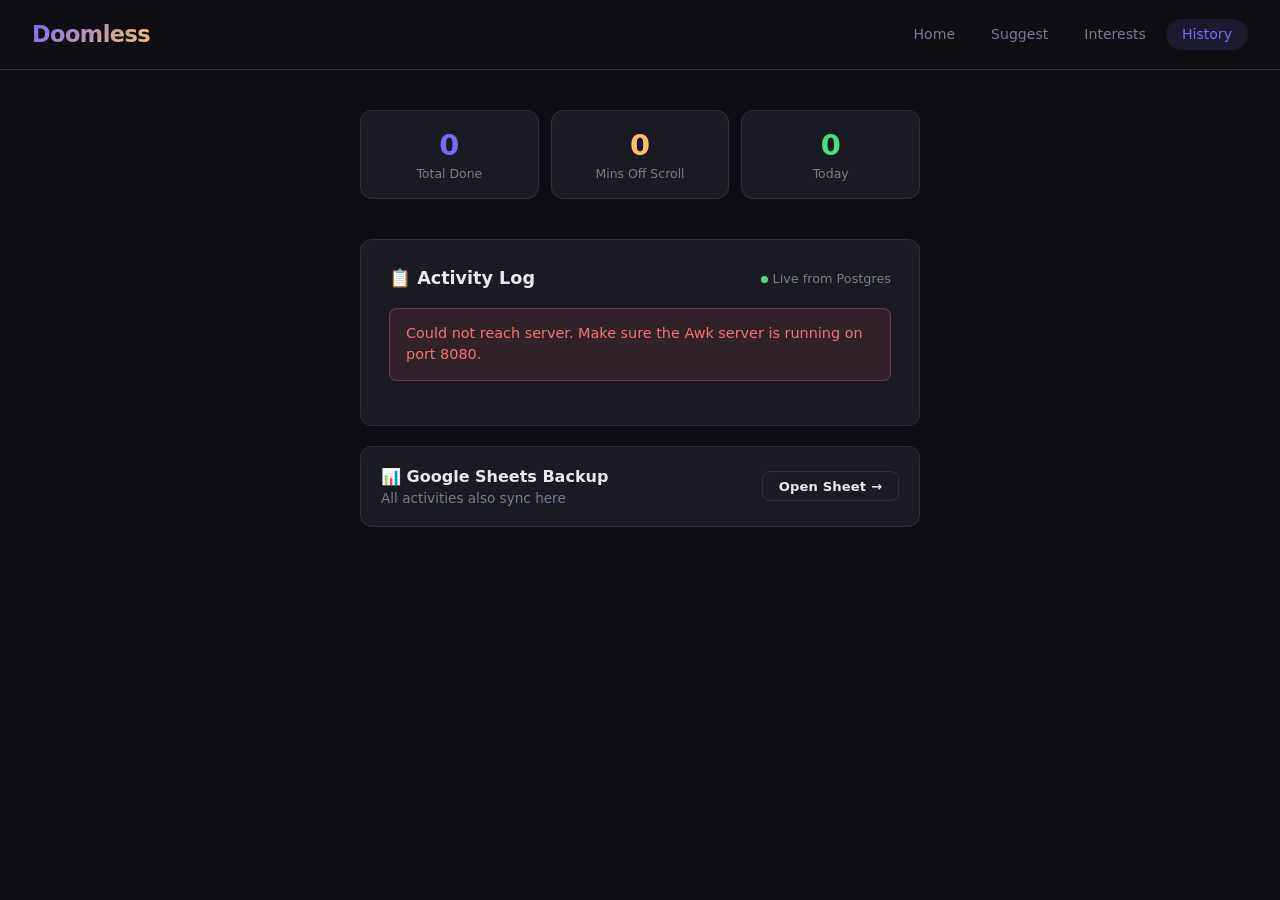
==== frontend/history.html @ 091f8046 "Add history.html for displaying activity log" ====
<!DOCTYPE html>
<html lang="en">
<head>
  <meta charset="UTF-8">
  <meta name="viewport" content="width=device-width, initial-scale=1.0">
  <title>History — Doomless</title>
  <link rel="stylesheet" href="style.css">
</head>
<body>

<header>
  <a href="index.html" class="logo">Doomless</a>
  <nav>
    <a href="index.html">Home</a>
    <a href="suggest.html">Suggest</a>
    <a href="interests.html">Interests</a>
    <a href="history.html" class="active">History</a>
  </nav>
</header>

<main>

  <!-- Stats bar -->
  <div style="display:grid;grid-template-columns:repeat(3,1fr);gap:0.75rem;margin-bottom:1.25rem">
    <div class="card" style="text-align:center;padding:1.1rem 0.5rem">
      <div style="font-size:1.8rem;font-weight:800;color:var(--accent)" id="stat-total">—</div>
      <div style="font-size:0.78rem;color:var(--muted);margin-top:0.2rem">Total Done</div>
    </div>
    <div class="card" style="text-align:center;padding:1.1rem 0.5rem">
      <div style="font-size:1.8rem;font-weight:800;color:var(--accent2)" id="stat-time">—</div>
      <div style="font-size:0.78rem;color:var(--muted);margin-top:0.2rem">Mins Off Scroll</div>
    </div>
    <div class="card" style="text-align:center;padding:1.1rem 0.5rem">
      <div style="font-size:1.8rem;font-weight:800;color:var(--success)" id="stat-today">—</div>
      <div style="font-size:0.78rem;color:var(--muted);margin-top:0.2rem">Today</div>
    </div>
  </div>

  <!-- History list -->
  <div class="card">
    <div class="card-title" style="justify-content:space-between">
      <span>📋 Activity Log</span>
      <span style="font-size:0.8rem;font-weight:400;color:var(--muted)">
        <span class="dot"></span>Live from Postgres
      </span>
    </div>

    <div id="history-list">
      <div class="empty-state">
        <div class="empty-icon">⏳</div>
        <p>Loading history…</p>
      </div>
    </div>

    <div id="load-error" style="display:none" class="alert alert-error">
      Could not reach server. Make sure the Awk server is running on port 8080.
    </div>
  </div>

  <!-- Google Sheets link -->
  <div class="card" style="padding:1.25rem">
    <div style="display:flex;align-items:center;justify-content:space-between">
      <div>
        <div style="font-weight:600;margin-bottom:0.25rem">📊 Google Sheets Backup</div>
        <div style="font-size:0.85rem;color:var(--muted)">All activities also sync here</div>
      </div>
      <a href="https://docs.google.com/spreadsheets/d/YOUR_SHEET_ID"
         target="_blank"
         class="btn btn-outline btn-sm"
         style="white-space:nowrap">
        Open Sheet →
      </a>
    </div>
  </div>

</main>

<script>
  const API = 'http://localhost:8080';

  function formatDate(iso) {
    const d = new Date(iso);
    const now = new Date();
    const isToday = d.toDateString() === now.toDateString();
    if (isToday) return 'Today ' + d.toLocaleTimeString([], { hour: '2-digit', minute: '2-digit' });
    return d.toLocaleDateString([], { month: 'short', day: 'numeric' }) + ' · ' +
           d.toLocaleTimeString([], { hour: '2-digit', minute: '2-digit' });
  }

  async function loadHistory() {
    try {
      const res = await fetch(`${API}/history?user_id=1`);
      const data = await res.json();
      const items = data.history || [];

      // Stats
      const totalTime = items.reduce((s, i) => s + (i.time_available || 0), 0);
      const todayItems = items.filter(i => new Date(i.logged_at).toDateString() === new Date().toDateString());
      document.getElementById('stat-total').textContent = items.length;
      document.getElementById('stat-time').textContent = totalTime;
      document.getElementById('stat-today').textContent = todayItems.length;

      // List
      const list = document.getElementById('history-list');
      if (items.length === 0) {
        list.innerHTML = `
          <div class="empty-state">
            <div class="empty-icon">🌱</div>
            <p>No activities yet.<br>
               <a href="suggest.html" style="color:var(--accent)">Get your first suggestion →</a>
            </p>
          </div>`;
        return;
      }

      list.innerHTML = `<div class="log-list">` + items.map(item => `
        <div class="log-item">
          <div class="log-text">${escapeHtml(item.suggestion)}</div>
          <div class="log-meta">
            <span class="tag time">⏱ ${item.time_available} min</span>
            ${(item.interests_used || []).map(t => `<span class="tag">${escapeHtml(t)}</span>`).join('')}
            <span class="meta-text">${formatDate(item.logged_at)}</span>
          </div>
        </div>
      `).join('') + `</div>`;

    } catch (err) {
      document.getElementById('history-list').innerHTML = '';
      document.getElementById('load-error').style.display = 'block';

      // Fallback: show stats as 0
      ['stat-total','stat-time','stat-today'].forEach(id => {
        document.getElementById(id).textContent = '0';
      });
    }
  }

  function escapeHtml(str) {
    return String(str)
      .replace(/&/g,'&amp;').replace(/</g,'&lt;')
      .replace(/>/g,'&gt;').replace(/"/g,'&quot;');
  }

  loadHistory();
</script>

</body>
</html>
---- frontend/style.css ----
/* ============================================
   Doomless — Shared Stylesheet
   ============================================ */

:root {
  --bg:       #0f0f13;
  --surface:  #1a1a22;
  --surface2: #22222e;
  --border:   #2e2e3e;
  --accent:   #7c6af7;
  --accent2:  #f7c26a;
  --text:     #e8e8f0;
  --muted:    #7a7a92;
  --success:  #4ade80;
  --danger:   #f87171;
  --radius:   12px;
  --font:     'Segoe UI', system-ui, -apple-system, sans-serif;
}

* { box-sizing: border-box; margin: 0; padding: 0; }

html { scroll-behavior: smooth; }

body {
  background: var(--bg);
  color: var(--text);
  font-family: var(--font);
  min-height: 100vh;
  padding-bottom: 5rem;
}

/* ---- HEADER ---- */
header {
  display: flex;
  align-items: center;
  justify-content: space-between;
  padding: 1.2rem 2rem;
  border-bottom: 1px solid var(--border);
  background: rgba(15,15,19,0.95);
  position: sticky;
  top: 0;
  z-index: 100;
  backdrop-filter: blur(8px);
}

.logo {
  font-size: 1.4rem;
  font-weight: 800;
  letter-spacing: -0.5px;
  background: linear-gradient(135deg, var(--accent), var(--accent2));
  -webkit-background-clip: text;
  -webkit-text-fill-color: transparent;
  background-clip: text;
  text-decoration: none;
}

nav {
  display: flex;
  gap: 0.25rem;
}

nav a {
  padding: 0.45rem 1rem;
  border-radius: 99px;
  color: var(--muted);
  text-decoration: none;
  font-size: 0.88rem;
  font-weight: 500;
  transition: all 0.15s;
}

nav a:hover {
  color: var(--text);
  background: var(--surface);
}

nav a.active {
  color: var(--accent);
  background: rgba(124,106,247,0.12);
}

/* ---- MAIN CONTAINER ---- */
main {
  max-width: 600px;
  margin: 0 auto;
  padding: 2.5rem 1.25rem;
}

/* ---- HERO (index only) ---- */
.hero {
  text-align: center;
  padding: 3rem 1rem 2.5rem;
}

.hero h1 {
  font-size: 3.2rem;
  font-weight: 900;
  letter-spacing: -2px;
  line-height: 1;
  background: linear-gradient(135deg, var(--accent) 30%, var(--accent2));
  -webkit-background-clip: text;
  -webkit-text-fill-color: transparent;
  background-clip: text;
  margin-bottom: 0.75rem;
}

.hero .tagline {
  font-size: 1.1rem;
  color: var(--muted);
  margin-bottom: 2rem;
  line-height: 1.6;
}

/* ---- CARD ---- */
.card {
  background: var(--surface);
  border: 1px solid var(--border);
  border-radius: var(--radius);
  padding: 1.75rem;
  margin-bottom: 1.25rem;
}

.card-title {
  font-size: 1.1rem;
  font-weight: 700;
  margin-bottom: 1.25rem;
  display: flex;
  align-items: center;
  gap: 0.5rem;
}

/* ---- FORM ---- */
.field {
  margin-bottom: 1.25rem;
}

label.field-label {
  display: block;
  font-size: 0.78rem;
  color: var(--muted);
  font-weight: 600;
  letter-spacing: 0.06em;
  text-transform: uppercase;
  margin-bottom: 0.5rem;
}

input[type="text"],
input[type="number"],
input[type="email"],
textarea,
select {
  width: 100%;
  background: var(--bg);
  border: 1px solid var(--border);
  border-radius: 8px;
  color: var(--text);
  font-size: 0.97rem;
  padding: 0.72rem 1rem;
  font-family: var(--font);
  outline: none;
  transition: border-color 0.15s, box-shadow 0.15s;
  -webkit-appearance: none;
}

input:focus,
textarea:focus,
select:focus {
  border-color: var(--accent);
  box-shadow: 0 0 0 3px rgba(124,106,247,0.15);
}

textarea { resize: vertical; min-height: 90px; line-height: 1.6; }

/* ---- TIME PILLS ---- */
.pill-row {
  display: flex;
  flex-wrap: wrap;
  gap: 0.5rem;
  margin-bottom: 0.75rem;
}

.pill {
  padding: 0.42rem 1rem;
  border-radius: 99px;
  border: 1px solid var(--border);
  background: transparent;
  color: var(--muted);
  font-size: 0.88rem;
  font-family: var(--font);
  cursor: pointer;
  transition: all 0.15s;
}

.pill:hover { border-color: var(--accent); color: var(--accent); }

.pill.active {
  border-color: var(--accent);
  background: rgba(124,106,247,0.15);
  color: var(--accent);
  font-weight: 600;
}

/* ---- INTERESTS GRID ---- */
.interests-grid {
  display: grid;
  grid-template-columns: 1fr 1fr;
  gap: 0.5rem;
}

.interest-item {
  display: flex;
  align-items: center;
  gap: 0.6rem;
  padding: 0.65rem 0.9rem;
  border: 1px solid var(--border);
  border-radius: 8px;
  cursor: pointer;
  font-size: 0.92rem;
  transition: all 0.15s;
  user-select: none;
}

.interest-item:hover { border-color: var(--accent); }

.interest-item input[type="checkbox"] {
  width: 16px; height: 16px;
  accent-color: var(--accent);
  cursor: pointer;
  flex-shrink: 0;
}

.interest-item.checked {
  border-color: var(--accent);
  background: rgba(124,106,247,0.08);
}

/* ---- BUTTONS ---- */
.btn {
  display: block;
  width: 100%;
  padding: 0.85rem 1.5rem;
  border-radius: 8px;
  border: none;
  font-size: 0.97rem;
  font-weight: 700;
  font-family: var(--font);
  cursor: pointer;
  text-align: center;
  text-decoration: none;
  transition: opacity 0.15s, transform 0.1s;
  letter-spacing: 0.01em;
}

.btn:active { transform: scale(0.98); }

.btn-primary  { background: var(--accent); color: #fff; }
.btn-primary:hover { opacity: 0.88; }

.btn-success  { background: var(--success); color: #0f0f13; }
.btn-success:hover { opacity: 0.88; }

.btn-outline  {
  background: transparent;
  border: 1px solid var(--border);
  color: var(--text);
}
.btn-outline:hover { border-color: var(--accent); color: var(--accent); }

.btn-surprise {
  background: linear-gradient(135deg, #f7826a, var(--accent2));
  color: #0f0f13;
}
.btn-surprise:hover { opacity: 0.88; }

.btn + .btn { margin-top: 0.65rem; }

.btn-sm {
  width: auto;
  display: inline-block;
  padding: 0.4rem 1rem;
  font-size: 0.82rem;
}

/* ---- SUGGESTION BOX ---- */
.suggestion-output {
  background: rgba(124,106,247,0.07);
  border: 1px solid rgba(124,106,247,0.25);
  border-radius: var(--radius);
  padding: 1.4rem 1.5rem;
  font-size: 1rem;
  line-height: 1.75;
  color: var(--text);
  min-height: 90px;
  margin: 1.25rem 0;
}

.suggestion-output.empty {
  color: var(--muted);
  font-style: italic;
}

/* ---- HISTORY / LOG ---- */
.log-list { display: flex; flex-direction: column; }

.log-item {
  padding: 1rem 0;
  border-bottom: 1px solid var(--border);
}

.log-item:last-child { border-bottom: none; }

.log-item .log-text {
  font-size: 0.95rem;
  line-height: 1.6;
  margin-bottom: 0.5rem;
}

.log-meta {
  display: flex;
  flex-wrap: wrap;
  gap: 0.5rem;
  align-items: center;
}

.tag {
  background: rgba(124,106,247,0.12);
  color: var(--accent);
  border-radius: 99px;
  padding: 0.18rem 0.65rem;
  font-size: 0.75rem;
  font-weight: 600;
}

.tag.time { background: rgba(247,194,106,0.12); color: var(--accent2); }

.meta-text {
  font-size: 0.78rem;
  color: var(--muted);
}

/* ---- EMPTY STATE ---- */
.empty-state {
  text-align: center;
  padding: 3rem 1rem;
  color: var(--muted);
}

.empty-state .empty-icon { font-size: 2.5rem; margin-bottom: 0.75rem; }
.empty-state p { font-size: 0.95rem; line-height: 1.6; }

/* ---- DIVIDER ---- */
hr {
  border: none;
  border-top: 1px solid var(--border);
  margin: 1.5rem 0;
}

/* ---- STATUS DOT ---- */
.dot {
  display: inline-block;
  width: 7px; height: 7px;
  border-radius: 50%;
  background: var(--success);
  animation: blink 2s infinite;
  margin-right: 5px;
}

@keyframes blink {
  0%, 100% { opacity: 1; }
  50% { opacity: 0.3; }
}

/* ---- ALERT ---- */
.alert {
  padding: 0.85rem 1rem;
  border-radius: 8px;
  font-size: 0.9rem;
  margin-bottom: 1rem;
  line-height: 1.5;
}

.alert-success { background: rgba(74,222,128,0.1); border: 1px solid rgba(74,222,128,0.3); color: var(--success); }
.alert-error   { background: rgba(248,113,113,0.1); border: 1px solid rgba(248,113,113,0.3); color: var(--danger); }

/* ---- RESPONSIVE ---- */
@media (max-width: 480px) {
  header { padding: 1rem; }
  nav a { padding: 0.4rem 0.65rem; font-size: 0.82rem; }
  .hero h1 { font-size: 2.4rem; }
  .interests-grid { grid-template-columns: 1fr; }
  main { padding: 1.5rem 1rem; }
}
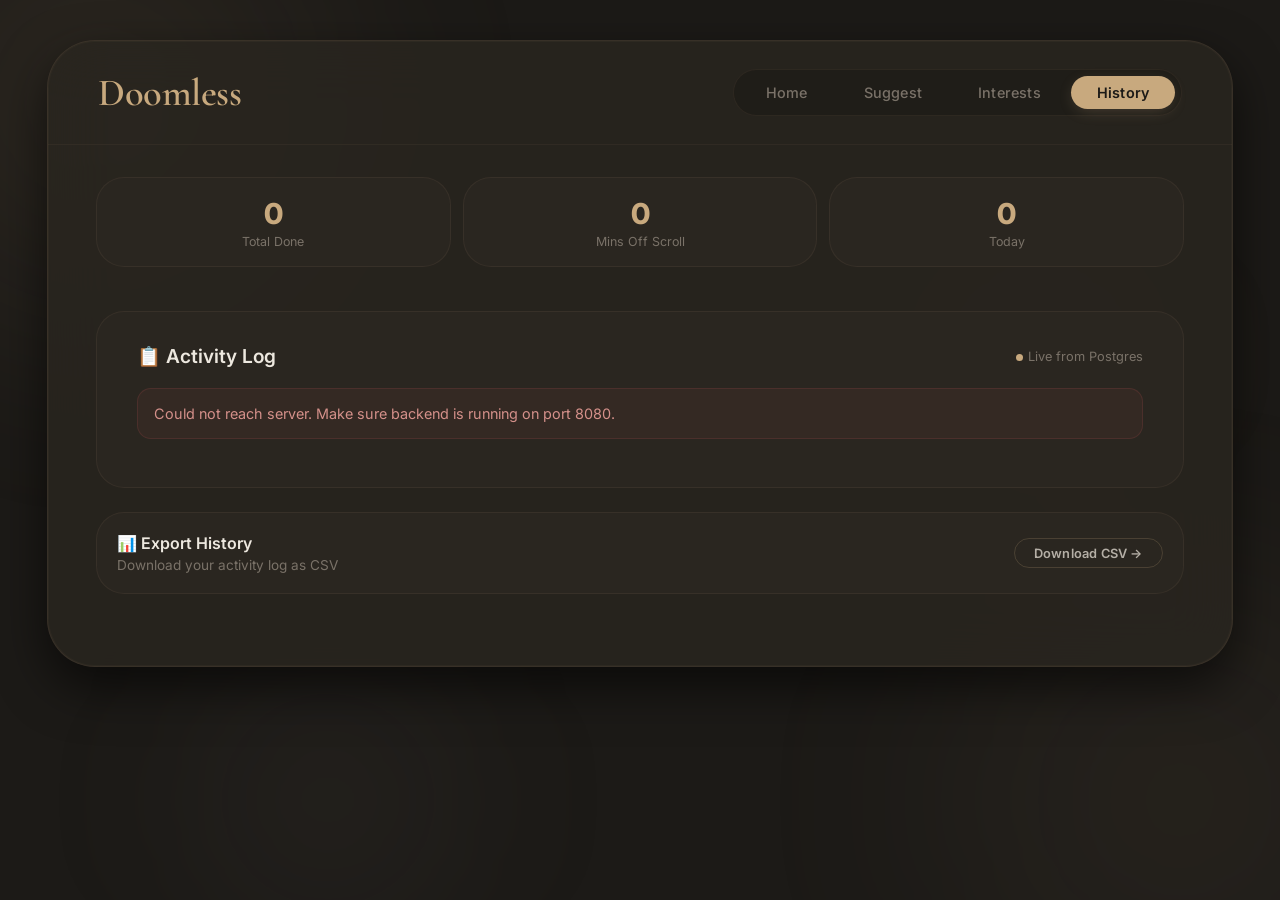
==== commit 93ab3224: "fix history layout and update styles" ====
--- a/frontend/history.html
+++ b/frontend/history.html
@@ -4,85 +4,90 @@
   <meta charset="UTF-8">
   <meta name="viewport" content="width=device-width, initial-scale=1.0">
   <title>History — Doomless</title>
+  <link rel="preconnect" href="https://fonts.googleapis.com" />
+  <link rel="preconnect" href="https://fonts.gstatic.com" crossorigin />
+  <link href="https://fonts.googleapis.com/css2?family=Cormorant+Garamond:wght@500;600;700&family=Inter:wght@300;400;500;600&display=swap" rel="stylesheet" />
   <link rel="stylesheet" href="style.css">
 </head>
 <body>
 
-<header>
-  <a href="index.html" class="logo">Doomless</a>
-  <nav>
-    <a href="index.html">Home</a>
-    <a href="suggest.html">Suggest</a>
-    <a href="interests.html">Interests</a>
-    <a href="history.html" class="active">History</a>
-  </nav>
-</header>
+<div class="orb-1"></div>
+<div class="orb-2"></div>
 
-<main>
+<div class="app-wrapper">
+  <header>
+    <a href="index.html" class="logo">Doomless</a>
+    <nav>
+      <a href="index.html">Home</a>
+      <a href="suggest.html">Suggest</a>
+      <a href="interests.html">Interests</a>
+      <a href="history.html" class="active">History</a>
+    </nav>
+  </header>
 
-  <!-- Stats bar -->
-  <div style="display:grid;grid-template-columns:repeat(3,1fr);gap:0.75rem;margin-bottom:1.25rem">
-    <div class="card" style="text-align:center;padding:1.1rem 0.5rem">
-      <div style="font-size:1.8rem;font-weight:800;color:var(--accent)" id="stat-total">—</div>
-      <div style="font-size:0.78rem;color:var(--muted);margin-top:0.2rem">Total Done</div>
-    </div>
-    <div class="card" style="text-align:center;padding:1.1rem 0.5rem">
-      <div style="font-size:1.8rem;font-weight:800;color:var(--accent2)" id="stat-time">—</div>
-      <div style="font-size:0.78rem;color:var(--muted);margin-top:0.2rem">Mins Off Scroll</div>
-    </div>
-    <div class="card" style="text-align:center;padding:1.1rem 0.5rem">
-      <div style="font-size:1.8rem;font-weight:800;color:var(--success)" id="stat-today">—</div>
-      <div style="font-size:0.78rem;color:var(--muted);margin-top:0.2rem">Today</div>
-    </div>
-  </div>
+  <main>
 
-  <!-- History list -->
-  <div class="card">
-    <div class="card-title" style="justify-content:space-between">
-      <span>📋 Activity Log</span>
-      <span style="font-size:0.8rem;font-weight:400;color:var(--muted)">
-        <span class="dot"></span>Live from Postgres
-      </span>
-    </div>
-
-    <div id="history-list">
-      <div class="empty-state">
-        <div class="empty-icon">⏳</div>
-        <p>Loading history…</p>
+    <!-- Stats bar -->
+    <div style="display:grid;grid-template-columns:repeat(3,1fr);gap:0.75rem;margin-bottom:1.25rem">
+      <div class="card" style="text-align:center;padding:1.1rem 0.5rem">
+        <div style="font-size:1.8rem;font-weight:800;color:var(--accent)" id="stat-total">—</div>
+        <div style="font-size:0.78rem;color:var(--muted);margin-top:0.2rem">Total Done</div>
+      </div>
+      <div class="card" style="text-align:center;padding:1.1rem 0.5rem">
+        <div style="font-size:1.8rem;font-weight:800;color:var(--accent)" id="stat-time">—</div>
+        <div style="font-size:0.78rem;color:var(--muted);margin-top:0.2rem">Mins Off Scroll</div>
+      </div>
+      <div class="card" style="text-align:center;padding:1.1rem 0.5rem">
+        <div style="font-size:1.8rem;font-weight:800;color:var(--accent)" id="stat-today">—</div>
+        <div style="font-size:0.78rem;color:var(--muted);margin-top:0.2rem">Today</div>
       </div>
     </div>
 
-    <div id="load-error" style="display:none" class="alert alert-error">
-      Could not reach server. Make sure the Awk server is running on port 8080.
+    <!-- History list -->
+    <div class="card">
+      <div class="card-title" style="justify-content:space-between">
+        <span>📋 Activity Log</span>
+        <span style="font-size:0.8rem;font-weight:400;color:var(--muted)">
+          <span class="dot"></span>Live from Postgres
+        </span>
+      </div>
+
+      <div id="history-list">
+        <div class="empty-state">
+          <p>⏳ Loading history…</p>
+        </div>
+      </div>
+
+      <div id="load-error" style="display:none" class="alert alert-error">
+        Could not reach server. Make sure backend is running on port 8080.
+      </div>
     </div>
-  </div>
 
-  <!-- Google Sheets link -->
-  <div class="card" style="padding:1.25rem">
-    <div style="display:flex;align-items:center;justify-content:space-between">
-      <div>
-        <div style="font-weight:600;margin-bottom:0.25rem">📊 Google Sheets Backup</div>
-        <div style="font-size:0.85rem;color:var(--muted)">All activities also sync here</div>
+    <!-- Export + Sheets -->
+    <div class="card" style="padding:1.25rem">
+      <div class="flex-between">
+        <div>
+          <div style="font-weight:600;margin-bottom:0.25rem;color:var(--text)">📊 Export History</div>
+          <div style="font-size:0.85rem;color:var(--muted)">Download your activity log as CSV</div>
+        </div>
+        <button onclick="exportCSV()" class="btn btn-outline btn-sm" style="white-space:nowrap">
+          Download CSV →
+        </button>
       </div>
-      <a href="https://docs.google.com/spreadsheets/d/YOUR_SHEET_ID"
-         target="_blank"
-         class="btn btn-outline btn-sm"
-         style="white-space:nowrap">
-        Open Sheet →
-      </a>
     </div>
-  </div>
 
-</main>
+  </main>
+</div>
 
 <script>
   const API = 'http://localhost:8080';
+  let allItems = [];
 
   function formatDate(iso) {
     const d = new Date(iso);
     const now = new Date();
     const isToday = d.toDateString() === now.toDateString();
-    if (isToday) return 'Today ' + d.toLocaleTimeString([], { hour: '2-digit', minute: '2-digit' });
+    if (isToday) return 'Today · ' + d.toLocaleTimeString([], { hour: '2-digit', minute: '2-digit' });
     return d.toLocaleDateString([], { month: 'short', day: 'numeric' }) + ' · ' +
            d.toLocaleTimeString([], { hour: '2-digit', minute: '2-digit' });
   }
@@ -91,29 +96,26 @@
     try {
       const res = await fetch(`${API}/history?user_id=1`);
       const data = await res.json();
-      const items = data.history || [];
+      allItems = data.history || [];
 
-      // Stats
-      const totalTime = items.reduce((s, i) => s + (i.time_available || 0), 0);
-      const todayItems = items.filter(i => new Date(i.logged_at).toDateString() === new Date().toDateString());
-      document.getElementById('stat-total').textContent = items.length;
+      const totalTime = allItems.reduce((s, i) => s + (i.time_available || 0), 0);
+      const todayItems = allItems.filter(i => new Date(i.logged_at).toDateString() === new Date().toDateString());
+      document.getElementById('stat-total').textContent = allItems.length;
       document.getElementById('stat-time').textContent = totalTime;
       document.getElementById('stat-today').textContent = todayItems.length;
 
-      // List
       const list = document.getElementById('history-list');
-      if (items.length === 0) {
+      if (allItems.length === 0) {
         list.innerHTML = `
           <div class="empty-state">
-            <div class="empty-icon">🌱</div>
-            <p>No activities yet.<br>
+            <p>🌱 No activities yet.<br>
                <a href="suggest.html" style="color:var(--accent)">Get your first suggestion →</a>
             </p>
           </div>`;
         return;
       }
 
-      list.innerHTML = `<div class="log-list">` + items.map(item => `
+      list.innerHTML = `<div class="log-list">` + allItems.map(item => `
         <div class="log-item">
           <div class="log-text">${escapeHtml(item.suggestion)}</div>
           <div class="log-meta">
@@ -127,12 +129,26 @@
     } catch (err) {
       document.getElementById('history-list').innerHTML = '';
       document.getElementById('load-error').style.display = 'block';
-
-      // Fallback: show stats as 0
       ['stat-total','stat-time','stat-today'].forEach(id => {
         document.getElementById(id).textContent = '0';
       });
     }
+  }
+
+  function exportCSV() {
+    if (!allItems.length) { alert('No history to export yet.'); return; }
+    const rows = [['Activity', 'Time (min)', 'Date']];
+    allItems.forEach(i => rows.push([
+      `"${i.suggestion.replace(/"/g, '""')}"`,
+      i.time_available,
+      i.logged_at
+    ]));
+    const csv = rows.map(r => r.join(',')).join('\n');
+    const blob = new Blob([csv], { type: 'text/csv' });
+    const a = document.createElement('a');
+    a.href = URL.createObjectURL(blob);
+    a.download = 'doomless_history.csv';
+    a.click();
   }
 
   function escapeHtml(str) {
@@ -145,4 +161,4 @@
 </script>
 
 </body>
-</html>
+</html>
--- a/frontend/style.css
+++ b/frontend/style.css
@@ -1,32 +1,112 @@
 /* ============================================
-   Doomless — Shared Stylesheet
+   DOOMLESS — WARM EARTH / AMBER GLOW
+   #1C1A17 · #2A2620 · #C8A97E · #7A7268 · #EDE8DF
    ============================================ */
 
 :root {
-  --bg:       #0f0f13;
-  --surface:  #1a1a22;
-  --surface2: #22222e;
-  --border:   #2e2e3e;
-  --accent:   #7c6af7;
-  --accent2:  #f7c26a;
-  --text:     #e8e8f0;
-  --muted:    #7a7a92;
-  --success:  #4ade80;
-  --danger:   #f87171;
-  --radius:   12px;
-  --font:     'Segoe UI', system-ui, -apple-system, sans-serif;
-}
-
-* { box-sizing: border-box; margin: 0; padding: 0; }
+  --bg: #1C1A17;
+  --surface: #2A2620;
+  --surface2: #232019;
+  --border: rgba(200, 169, 126, 0.12);
+  --accent: #C8A97E;
+  --accent-hover: #d4b88e;
+  --muted: #7A7268;
+  --text: #EDE8DF;
+  --text-dim: #B5AFA6;
+  --radius: 32px;
+  --shadow: 0 20px 50px rgba(0, 0, 0, 0.6);
+  --font: "Inter", sans-serif;
+}
+
+* {
+  box-sizing: border-box;
+  margin: 0;
+  padding: 0;
+}
 
 html { scroll-behavior: smooth; }
 
 body {
-  background: var(--bg);
-  color: var(--text);
+  background: #1C1A17;
+  min-height: 100vh;
   font-family: var(--font);
-  min-height: 100vh;
-  padding-bottom: 5rem;
+  overflow-x: hidden;
+  position: relative;
+  display: flex;
+  justify-content: center;
+  align-items: flex-start;
+  padding: 0 1rem;
+  color: var(--text);
+}
+
+/* ---- Warm ambient orbs ---- */
+body::before {
+  content: "";
+  position: fixed;
+  width: 700px;
+  height: 700px;
+  left: -250px;
+  top: -250px;
+  background: radial-gradient(circle, rgba(200, 169, 126, 0.1), transparent 70%);
+  border-radius: 50%;
+  filter: blur(80px);
+  z-index: 0;
+  pointer-events: none;
+}
+
+body::after {
+  content: "";
+  position: fixed;
+  width: 700px;
+  height: 700px;
+  right: -250px;
+  bottom: -250px;
+  background: radial-gradient(circle, rgba(200, 169, 126, 0.07), transparent 70%);
+  border-radius: 50%;
+  filter: blur(80px);
+  z-index: 0;
+  pointer-events: none;
+}
+
+.orb-1 {
+  position: fixed;
+  width: 400px;
+  height: 400px;
+  left: 10%;
+  bottom: -100px;
+  background: radial-gradient(circle, rgba(122, 114, 104, 0.1), transparent 70%);
+  border-radius: 50%;
+  filter: blur(70px);
+  z-index: 0;
+  pointer-events: none;
+}
+
+.orb-2 {
+  position: fixed;
+  width: 350px;
+  height: 350px;
+  right: 5%;
+  top: 20%;
+  background: radial-gradient(circle, rgba(200, 169, 126, 0.06), transparent 70%);
+  border-radius: 50%;
+  filter: blur(70px);
+  z-index: 0;
+  pointer-events: none;
+}
+
+/* ---- MAIN WRAPPER ---- */
+.app-wrapper {
+  width: min(1300px, 95%);
+  margin: 40px auto;
+  background: rgba(42, 38, 32, 0.8);
+  backdrop-filter: blur(30px);
+  -webkit-backdrop-filter: blur(30px);
+  border: 1px solid rgba(200, 169, 126, 0.1);
+  border-radius: 48px;
+  box-shadow: var(--shadow), 0 0 0 1px rgba(200, 169, 126, 0.04) inset;
+  overflow: hidden;
+  position: relative;
+  z-index: 1;
 }
 
 /* ---- HEADER ---- */
@@ -34,359 +114,636 @@
   display: flex;
   align-items: center;
   justify-content: space-between;
-  padding: 1.2rem 2rem;
-  border-bottom: 1px solid var(--border);
-  background: rgba(15,15,19,0.95);
-  position: sticky;
-  top: 0;
-  z-index: 100;
-  backdrop-filter: blur(8px);
+  padding: 28px 50px;
+  background: transparent;
+  border-bottom: 1px solid rgba(200, 169, 126, 0.06);
+  flex-wrap: wrap;
+  gap: 1rem;
+  position: relative;
+  z-index: 2;
 }
 
 .logo {
-  font-size: 1.4rem;
-  font-weight: 800;
+  font-family: "Cormorant Garamond", serif;
+  font-size: 2.4rem;
+  font-weight: 600;
+  color: var(--accent);
+  text-decoration: none;
   letter-spacing: -0.5px;
-  background: linear-gradient(135deg, var(--accent), var(--accent2));
-  -webkit-background-clip: text;
-  -webkit-text-fill-color: transparent;
-  background-clip: text;
+  cursor: pointer;
+  display: flex;
+  align-items: center;
+  gap: 0.3rem;
+}
+
+nav {
+  display: flex;
+  gap: 0.3rem;
+  background: rgba(28, 26, 23, 0.6);
+  padding: 6px;
+  border-radius: 60px;
+  border: 1px solid rgba(200, 169, 126, 0.08);
+  flex-wrap: wrap;
+  justify-content: center;
+}
+
+nav a {
+  padding: 0.5rem 1.6rem;
+  border-radius: 40px;
+  color: var(--muted);
   text-decoration: none;
-}
-
-nav {
-  display: flex;
-  gap: 0.25rem;
-}
-
-nav a {
-  padding: 0.45rem 1rem;
-  border-radius: 99px;
-  color: var(--muted);
-  text-decoration: none;
-  font-size: 0.88rem;
+  font-size: 0.9rem;
   font-weight: 500;
-  transition: all 0.15s;
+  transition: all 0.2s ease;
+  cursor: pointer;
+  letter-spacing: 0.2px;
 }
 
 nav a:hover {
   color: var(--text);
-  background: var(--surface);
+  background: rgba(200, 169, 126, 0.08);
 }
 
 nav a.active {
-  color: var(--accent);
-  background: rgba(124,106,247,0.12);
-}
-
-/* ---- MAIN CONTAINER ---- */
+  background: var(--accent);
+  color: #1C1A17;
+  font-weight: 600;
+  box-shadow: 0 4px 16px -4px rgba(200, 169, 126, 0.3);
+}
+
+/* ---- MAIN CONTENT AREA ---- */
 main {
-  max-width: 600px;
-  margin: 0 auto;
-  padding: 2.5rem 1.25rem;
-}
-
-/* ---- HERO (index only) ---- */
+  padding: 2rem 3rem 3rem;
+  position: relative;
+  z-index: 2;
+}
+
+/* ---- HERO ---- */
 .hero {
-  text-align: center;
-  padding: 3rem 1rem 2.5rem;
+  display: grid;
+  grid-template-columns: 1fr 1fr;
+  align-items: center;
+  min-height: 480px;
+  padding: 30px 20px 50px;
+  gap: 2rem;
+}
+
+.hero-content {
+  display: flex;
+  flex-direction: column;
+  justify-content: center;
 }
 
 .hero h1 {
-  font-size: 3.2rem;
-  font-weight: 900;
+  font-family: "Cormorant Garamond", serif;
+  font-size: 5.8rem;
+  font-weight: 700;
+  color: var(--accent);
+  margin-bottom: 12px;
+  line-height: 1;
   letter-spacing: -2px;
-  line-height: 1;
-  background: linear-gradient(135deg, var(--accent) 30%, var(--accent2));
-  -webkit-background-clip: text;
-  -webkit-text-fill-color: transparent;
-  background-clip: text;
-  margin-bottom: 0.75rem;
 }
 
 .hero .tagline {
-  font-size: 1.1rem;
-  color: var(--muted);
-  margin-bottom: 2rem;
-  line-height: 1.6;
-}
-
-/* ---- CARD ---- */
+  color: var(--text-dim);
+  font-size: 1.15rem;
+  max-width: 420px;
+  line-height: 1.7;
+  font-weight: 400;
+}
+
+.hero .tagline i {
+  color: var(--accent);
+  font-style: normal;
+}
+
+/* ---- Phone Mockup ---- */
+.phone-ui {
+  width: 340px;
+  height: 540px;
+  margin: auto;
+  border-radius: 44px;
+  background: linear-gradient(180deg, rgba(200, 169, 126, 0.07), rgba(200, 169, 126, 0.02));
+  border: 1px solid rgba(200, 169, 126, 0.1);
+  position: relative;
+  box-shadow: 0 20px 60px rgba(0, 0, 0, 0.4);
+  flex-shrink: 0;
+}
+
+/* ---- Bubbles ---- */
+.bubble {
+  width: 120px;
+  height: 120px;
+  border-radius: 50%;
+  background: rgba(42, 38, 32, 0.9);
+  border: 1px solid rgba(200, 169, 126, 0.15);
+  display: flex;
+  flex-direction: column;
+  align-items: center;
+  justify-content: center;
+  position: absolute;
+  box-shadow: 0 15px 40px rgba(0, 0, 0, 0.3);
+  transition: transform 0.3s ease, box-shadow 0.3s ease;
+  cursor: pointer;
+  font-size: 2rem;
+  animation: float 6s ease-in-out infinite;
+  color: var(--text);
+}
+
+.bubble:hover {
+  transform: translateY(-12px) scale(1.02);
+  border-color: rgba(200, 169, 126, 0.35);
+  box-shadow: 0 25px 55px rgba(0, 0, 0, 0.4);
+}
+
+.bubble span {
+  font-size: 0.75rem;
+  margin-top: 6px;
+  color: var(--muted);
+  font-weight: 500;
+  letter-spacing: 0.3px;
+}
+
+.bubble1 { top: 35px; right: 35px; animation-delay: 0s; }
+.bubble2 { top: 175px; left: 30px; animation-delay: 1.5s; }
+.bubble3 { bottom: 115px; left: 60px; animation-delay: 3s; }
+.bubble4 { bottom: 30px; right: 35px; animation-delay: 0.8s; }
+
+@keyframes float {
+  0%, 100% { transform: translateY(0px); }
+  50% { transform: translateY(-12px); }
+}
+
+/* ---- CARDS ---- */
 .card {
   background: var(--surface);
-  border: 1px solid var(--border);
-  border-radius: var(--radius);
-  padding: 1.75rem;
+  border: 1px solid rgba(200, 169, 126, 0.08);
+  border-radius: 28px;
+  padding: 2rem 2.5rem;
+  margin-bottom: 1.5rem;
+  width: 100%;
+  position: relative;
+  z-index: 2;
+}
+
+.card-title {
+  font-size: 1.2rem;
+  font-weight: 600;
   margin-bottom: 1.25rem;
-}
-
-.card-title {
-  font-size: 1.1rem;
-  font-weight: 700;
-  margin-bottom: 1.25rem;
   display: flex;
   align-items: center;
   gap: 0.5rem;
-}
-
-/* ---- FORM ---- */
-.field {
-  margin-bottom: 1.25rem;
-}
-
-label.field-label {
-  display: block;
-  font-size: 0.78rem;
-  color: var(--muted);
-  font-weight: 600;
-  letter-spacing: 0.06em;
-  text-transform: uppercase;
-  margin-bottom: 0.5rem;
-}
-
-input[type="text"],
-input[type="number"],
-input[type="email"],
-textarea,
-select {
-  width: 100%;
-  background: var(--bg);
-  border: 1px solid var(--border);
-  border-radius: 8px;
-  color: var(--text);
-  font-size: 0.97rem;
-  padding: 0.72rem 1rem;
-  font-family: var(--font);
-  outline: none;
-  transition: border-color 0.15s, box-shadow 0.15s;
-  -webkit-appearance: none;
-}
-
-input:focus,
-textarea:focus,
-select:focus {
-  border-color: var(--accent);
-  box-shadow: 0 0 0 3px rgba(124,106,247,0.15);
-}
-
-textarea { resize: vertical; min-height: 90px; line-height: 1.6; }
-
-/* ---- TIME PILLS ---- */
-.pill-row {
-  display: flex;
-  flex-wrap: wrap;
-  gap: 0.5rem;
-  margin-bottom: 0.75rem;
-}
-
-.pill {
-  padding: 0.42rem 1rem;
-  border-radius: 99px;
-  border: 1px solid var(--border);
-  background: transparent;
-  color: var(--muted);
-  font-size: 0.88rem;
-  font-family: var(--font);
-  cursor: pointer;
-  transition: all 0.15s;
-}
-
-.pill:hover { border-color: var(--accent); color: var(--accent); }
-
-.pill.active {
-  border-color: var(--accent);
-  background: rgba(124,106,247,0.15);
-  color: var(--accent);
-  font-weight: 600;
-}
-
-/* ---- INTERESTS GRID ---- */
-.interests-grid {
+  color: var(--text);
+}
+
+.card-title i {
+  color: var(--accent);
+  font-style: normal;
+}
+
+/* ---- QUICK ACTIONS ---- */
+.quick-actions {
   display: grid;
   grid-template-columns: 1fr 1fr;
-  gap: 0.5rem;
-}
-
-.interest-item {
-  display: flex;
-  align-items: center;
-  gap: 0.6rem;
-  padding: 0.65rem 0.9rem;
-  border: 1px solid var(--border);
-  border-radius: 8px;
-  cursor: pointer;
-  font-size: 0.92rem;
-  transition: all 0.15s;
-  user-select: none;
-}
-
-.interest-item:hover { border-color: var(--accent); }
-
-.interest-item input[type="checkbox"] {
-  width: 16px; height: 16px;
-  accent-color: var(--accent);
-  cursor: pointer;
-  flex-shrink: 0;
-}
-
-.interest-item.checked {
-  border-color: var(--accent);
-  background: rgba(124,106,247,0.08);
-}
+  gap: 0.75rem;
+}
+
+.quick-actions .btn-full { grid-column: 1 / -1; }
 
 /* ---- BUTTONS ---- */
 .btn {
-  display: block;
-  width: 100%;
-  padding: 0.85rem 1.5rem;
-  border-radius: 8px;
+  display: inline-flex;
+  align-items: center;
+  justify-content: center;
+  gap: 0.5rem;
+  padding: 0.85rem 1.8rem;
+  border-radius: 999px;
   border: none;
-  font-size: 0.97rem;
-  font-weight: 700;
+  font-size: 0.95rem;
+  font-weight: 600;
   font-family: var(--font);
   cursor: pointer;
   text-align: center;
   text-decoration: none;
-  transition: opacity 0.15s, transform 0.1s;
-  letter-spacing: 0.01em;
-}
-
-.btn:active { transform: scale(0.98); }
-
-.btn-primary  { background: var(--accent); color: #fff; }
-.btn-primary:hover { opacity: 0.88; }
-
-.btn-success  { background: var(--success); color: #0f0f13; }
-.btn-success:hover { opacity: 0.88; }
-
-.btn-outline  {
+  transition: all 0.2s ease;
+  letter-spacing: 0.2px;
+  width: 100%;
+}
+
+.btn:active { transform: scale(0.97); }
+
+.btn-primary {
+  background: var(--accent);
+  color: #1C1A17;
+  box-shadow: 0 4px 20px -6px rgba(200, 169, 126, 0.4);
+}
+.btn-primary:hover {
+  background: var(--accent-hover);
+  box-shadow: 0 8px 30px -6px rgba(200, 169, 126, 0.5);
+  transform: translateY(-2px);
+}
+
+.btn-success {
+  background: #6b7c5e;
+  color: #EDE8DF;
+  border: none;
+}
+.btn-success:hover { opacity: 0.85; transform: translateY(-2px); }
+
+.btn-outline {
   background: transparent;
-  border: 1px solid var(--border);
-  color: var(--text);
-}
-.btn-outline:hover { border-color: var(--accent); color: var(--accent); }
+  border: 1px solid rgba(200, 169, 126, 0.2);
+  color: var(--text-dim);
+}
+.btn-outline:hover {
+  border-color: var(--accent);
+  color: var(--accent);
+  background: rgba(200, 169, 126, 0.06);
+}
 
 .btn-surprise {
-  background: linear-gradient(135deg, #f7826a, var(--accent2));
-  color: #0f0f13;
-}
-.btn-surprise:hover { opacity: 0.88; }
-
-.btn + .btn { margin-top: 0.65rem; }
+  background: #2A2620;
+  border: 1px solid rgba(200, 169, 126, 0.25);
+  color: var(--accent);
+}
+.btn-surprise:hover {
+  background: rgba(200, 169, 126, 0.1);
+  transform: translateY(-2px);
+}
 
 .btn-sm {
   width: auto;
   display: inline-block;
-  padding: 0.4rem 1rem;
-  font-size: 0.82rem;
-}
-
-/* ---- SUGGESTION BOX ---- */
-.suggestion-output {
-  background: rgba(124,106,247,0.07);
-  border: 1px solid rgba(124,106,247,0.25);
-  border-radius: var(--radius);
-  padding: 1.4rem 1.5rem;
-  font-size: 1rem;
-  line-height: 1.75;
-  color: var(--text);
-  min-height: 90px;
-  margin: 1.25rem 0;
-}
-
-.suggestion-output.empty {
-  color: var(--muted);
-  font-style: italic;
-}
-
-/* ---- HISTORY / LOG ---- */
-.log-list { display: flex; flex-direction: column; }
-
-.log-item {
-  padding: 1rem 0;
-  border-bottom: 1px solid var(--border);
-}
-
-.log-item:last-child { border-bottom: none; }
-
-.log-item .log-text {
+  padding: 0.4rem 1.2rem;
+  font-size: 0.8rem;
+}
+
+/* ---- STEPS ---- */
+.steps {
+  display: grid;
+  grid-template-columns: 1fr 1fr;
+  gap: 1.2rem;
+}
+
+.step {
+  display: flex;
+  align-items: flex-start;
+  gap: 1rem;
+  padding: 0.9rem;
+  background: var(--surface2);
+  border-radius: 20px;
+  border: 1px solid rgba(200, 169, 126, 0.06);
+}
+
+.step-number {
+  flex-shrink: 0;
+  width: 36px;
+  height: 36px;
+  border-radius: 50%;
+  background: var(--accent);
+  color: #1C1A17;
+  display: flex;
+  align-items: center;
+  justify-content: center;
+  font-weight: 700;
+  font-size: 0.9rem;
+}
+
+.step strong {
+  display: block;
+  margin-bottom: 0.2rem;
+  color: var(--text);
   font-size: 0.95rem;
-  line-height: 1.6;
-  margin-bottom: 0.5rem;
-}
-
-.log-meta {
+  font-weight: 600;
+}
+
+.step p {
+  color: var(--muted);
+  font-size: 0.85rem;
+  line-height: 1.5;
+  margin: 0;
+}
+
+/* ---- STATS ---- */
+.stats-grid {
+  display: grid;
+  grid-template-columns: repeat(3, 1fr);
+  gap: 1rem;
+  text-align: center;
+}
+
+.stat-item {
+  padding: 1.5rem 0.5rem;
+  background: var(--surface2);
+  border-radius: 20px;
+  border: 1px solid rgba(200, 169, 126, 0.06);
+}
+
+.stat-number {
+  font-size: 2.8rem;
+  font-weight: 700;
+  color: var(--accent);
+  line-height: 1.2;
+  font-family: "Cormorant Garamond", serif;
+}
+
+.stat-item:nth-child(2) .stat-number { color: var(--text-dim); }
+.stat-item:nth-child(3) .stat-number { color: #a89070; }
+
+.stat-label {
+  font-size: 0.7rem;
+  color: var(--muted);
+  margin-top: 0.2rem;
+  text-transform: uppercase;
+  letter-spacing: 0.06em;
+  font-weight: 500;
+}
+
+/* ---- FORM FIELDS ---- */
+.field { margin-bottom: 1.25rem; }
+
+.field-label {
+  display: block;
+  font-size: 0.8rem;
+  font-weight: 500;
+  color: var(--muted);
+  margin-bottom: 0.6rem;
+  text-transform: uppercase;
+  letter-spacing: 0.08em;
+}
+
+input[type="text"],
+input[type="number"],
+textarea {
+  width: 100%;
+  background: var(--surface2);
+  border: 1px solid rgba(200, 169, 126, 0.12);
+  border-radius: 12px;
+  padding: 0.75rem 1rem;
+  color: var(--text);
+  font-family: var(--font);
+  font-size: 0.95rem;
+  outline: none;
+  transition: border-color 0.2s;
+}
+
+input[type="text"]:focus,
+input[type="number"]:focus,
+textarea:focus {
+  border-color: rgba(200, 169, 126, 0.35);
+}
+
+input[type="text"]::placeholder,
+input[type="number"]::placeholder,
+textarea::placeholder {
+  color: rgba(122, 114, 104, 0.6);
+}
+
+/* ---- PILL ROW ---- */
+.pill-row {
   display: flex;
   flex-wrap: wrap;
   gap: 0.5rem;
+  margin-bottom: 0.75rem;
+}
+
+.pill {
+  background: var(--surface2);
+  border: 1px solid rgba(200, 169, 126, 0.1);
+  color: var(--muted);
+  padding: 0.4rem 1rem;
+  border-radius: 999px;
+  font-size: 0.85rem;
+  font-family: var(--font);
+  cursor: pointer;
+  transition: all 0.2s;
+}
+
+.pill:hover {
+  border-color: rgba(200, 169, 126, 0.3);
+  color: var(--text);
+}
+
+.pill.active {
+  background: var(--accent);
+  border-color: var(--accent);
+  color: #1C1A17;
+  font-weight: 600;
+}
+
+/* ---- INTERESTS GRID ---- */
+.interests-grid {
+  display: grid;
+  grid-template-columns: repeat(auto-fill, minmax(140px, 1fr));
+  gap: 0.5rem;
+  margin-bottom: 1rem;
+}
+
+.interest-item {
+  display: flex;
+  align-items: center;
+  gap: 0.5rem;
+  padding: 0.6rem 0.9rem;
+  background: var(--surface2);
+  border: 1px solid rgba(200, 169, 126, 0.08);
+  border-radius: 12px;
+  font-size: 0.88rem;
+  color: var(--muted);
+  cursor: pointer;
+  transition: all 0.2s;
+  user-select: none;
+}
+
+.interest-item input[type="checkbox"] { display: none; }
+
+.interest-item:hover {
+  border-color: rgba(200, 169, 126, 0.2);
+  color: var(--text);
+}
+
+.interest-item.checked {
+  background: rgba(200, 169, 126, 0.1);
+  border-color: rgba(200, 169, 126, 0.3);
+  color: var(--accent);
+}
+
+/* ---- LOG LIST ---- */
+.log-list {
+  display: flex;
+  flex-direction: column;
+  gap: 0.75rem;
+}
+
+.log-item {
+  padding: 1rem 1.25rem;
+  background: var(--surface2);
+  border: 1px solid rgba(200, 169, 126, 0.07);
+  border-radius: 16px;
+  transition: border-color 0.2s;
+}
+
+.log-item:hover { border-color: rgba(200, 169, 126, 0.18); }
+
+.log-text {
+  font-size: 0.95rem;
+  color: var(--text);
+  margin-bottom: 0.5rem;
+  line-height: 1.5;
+}
+
+.log-meta {
+  display: flex;
+  flex-wrap: wrap;
+  gap: 0.4rem;
   align-items: center;
 }
 
 .tag {
-  background: rgba(124,106,247,0.12);
-  color: var(--accent);
-  border-radius: 99px;
-  padding: 0.18rem 0.65rem;
+  font-size: 0.72rem;
+  padding: 0.2rem 0.6rem;
+  border-radius: 999px;
+  background: rgba(122, 114, 104, 0.15);
+  color: var(--muted);
+  font-weight: 500;
+}
+
+.tag.time {
+  background: rgba(200, 169, 126, 0.1);
+  color: var(--accent);
+}
+
+.meta-text {
   font-size: 0.75rem;
-  font-weight: 600;
-}
-
-.tag.time { background: rgba(247,194,106,0.12); color: var(--accent2); }
-
-.meta-text {
-  font-size: 0.78rem;
-  color: var(--muted);
+  color: var(--muted);
+  margin-left: auto;
+}
+
+/* ---- UTILITY ---- */
+.flex-between {
+  display: flex;
+  justify-content: space-between;
+  align-items: center;
+  flex-wrap: wrap;
+  gap: 0.5rem;
+}
+
+hr {
+  border: none;
+  border-top: 1px solid rgba(200, 169, 126, 0.08);
+  margin: 1.25rem 0;
+}
+
+code {
+  background: rgba(200, 169, 126, 0.1);
+  color: var(--accent);
+  padding: 0.15rem 0.4rem;
+  border-radius: 6px;
+  font-size: 0.85em;
+}
+
+/* ---- ALERTS ---- */
+.alert {
+  padding: 0.85rem 1rem;
+  border-radius: 14px;
+  font-size: 0.9rem;
+  margin-bottom: 1rem;
+  line-height: 1.5;
+}
+
+.alert-success {
+  background: rgba(200, 169, 126, 0.08);
+  border: 1px solid rgba(200, 169, 126, 0.18);
+  color: var(--accent);
+}
+
+.alert-error {
+  background: rgba(180, 80, 80, 0.08);
+  border: 1px solid rgba(180, 80, 80, 0.18);
+  color: #d4908a;
 }
 
 /* ---- EMPTY STATE ---- */
 .empty-state {
   text-align: center;
-  padding: 3rem 1rem;
-  color: var(--muted);
-}
-
-.empty-state .empty-icon { font-size: 2.5rem; margin-bottom: 0.75rem; }
-.empty-state p { font-size: 0.95rem; line-height: 1.6; }
-
-/* ---- DIVIDER ---- */
-hr {
-  border: none;
-  border-top: 1px solid var(--border);
-  margin: 1.5rem 0;
-}
-
-/* ---- STATUS DOT ---- */
-.dot {
-  display: inline-block;
-  width: 7px; height: 7px;
-  border-radius: 50%;
-  background: var(--success);
-  animation: blink 2s infinite;
-  margin-right: 5px;
-}
-
+  padding: 2rem 0;
+  color: var(--muted);
+}
+
+/* ---- BLINK DOT ---- */
 @keyframes blink {
   0%, 100% { opacity: 1; }
   50% { opacity: 0.3; }
 }
 
-/* ---- ALERT ---- */
-.alert {
-  padding: 0.85rem 1rem;
-  border-radius: 8px;
-  font-size: 0.9rem;
-  margin-bottom: 1rem;
-  line-height: 1.5;
-}
-
-.alert-success { background: rgba(74,222,128,0.1); border: 1px solid rgba(74,222,128,0.3); color: var(--success); }
-.alert-error   { background: rgba(248,113,113,0.1); border: 1px solid rgba(248,113,113,0.3); color: var(--danger); }
+.dot {
+  display: inline-block;
+  width: 7px;
+  height: 7px;
+  border-radius: 50%;
+  background: var(--accent);
+  animation: blink 2s infinite;
+  margin-right: 5px;
+}
 
 /* ---- RESPONSIVE ---- */
-@media (max-width: 480px) {
-  header { padding: 1rem; }
-  nav a { padding: 0.4rem 0.65rem; font-size: 0.82rem; }
-  .hero h1 { font-size: 2.4rem; }
-  .interests-grid { grid-template-columns: 1fr; }
-  main { padding: 1.5rem 1rem; }
-}
+@media (max-width: 1100px) {
+  .hero { grid-template-columns: 1fr; text-align: center; padding: 30px 20px 40px; min-height: auto; }
+  .hero .tagline { max-width: 100%; margin: 0 auto; }
+  .hero-content { align-items: center; }
+  .phone-ui { width: 280px; height: 440px; }
+  .bubble { width: 95px; height: 95px; font-size: 1.6rem; }
+  .bubble span { font-size: 0.6rem; }
+  .bubble1 { top: 28px; right: 28px; }
+  .bubble2 { top: 140px; left: 22px; }
+  .bubble3 { bottom: 85px; left: 45px; }
+  .bubble4 { bottom: 22px; right: 28px; }
+}
+
+@media (max-width: 900px) {
+  header { padding: 20px 30px; flex-direction: column; align-items: stretch; }
+  nav { justify-content: center; }
+  .app-wrapper { margin: 20px auto; border-radius: 32px; }
+  main { padding: 1.5rem 1.5rem 2rem; }
+  .hero h1 { font-size: 4.2rem; }
+  .card { padding: 1.5rem; }
+  .steps { grid-template-columns: 1fr; }
+  .stats-grid { grid-template-columns: 1fr 1fr; }
+  .stat-item:last-child { grid-column: span 2; }
+  .quick-actions { grid-template-columns: 1fr; }
+  .quick-actions .btn-full { grid-column: 1; }
+}
+
+@media (max-width: 600px) {
+  .app-wrapper { margin: 12px auto; border-radius: 24px; }
+  header { padding: 16px 20px; }
+  .logo { font-size: 1.8rem; text-align: center; justify-content: center; }
+  nav a { padding: 0.3rem 0.9rem; font-size: 0.75rem; }
+  .hero { padding: 20px 10px 30px; }
+  .hero h1 { font-size: 3.2rem; }
+  .hero .tagline { font-size: 1rem; }
+  .phone-ui { width: 220px; height: 350px; }
+  .bubble { width: 75px; height: 75px; font-size: 1.3rem; }
+  .bubble span { font-size: 0.5rem; margin-top: 3px; }
+  .bubble1 { top: 18px; right: 18px; }
+  .bubble2 { top: 110px; left: 16px; }
+  .bubble3 { bottom: 65px; left: 32px; }
+  .bubble4 { bottom: 16px; right: 18px; }
+  .card { padding: 1rem; border-radius: 20px; }
+  .card-title { font-size: 1rem; }
+  .stat-number { font-size: 2rem; }
+  .stats-grid { grid-template-columns: 1fr; }
+  .stat-item:last-child { grid-column: 1; }
+  .btn { font-size: 0.85rem; padding: 0.7rem 1.2rem; }
+  main { padding: 1rem 1rem 2rem; }
+}
+
+@media (max-width: 400px) {
+  .hero h1 { font-size: 2.6rem; }
+  .phone-ui { width: 180px; height: 290px; }
+  .bubble { width: 60px; height: 60px; font-size: 1.1rem; }
+  .bubble span { font-size: 0.45rem; }
+  .bubble1 { top: 14px; right: 14px; }
+  .bubble2 { top: 85px; left: 12px; }
+  .bubble3 { bottom: 50px; left: 24px; }
+  .bubble4 { bottom: 12px; right: 14px; }
+}
